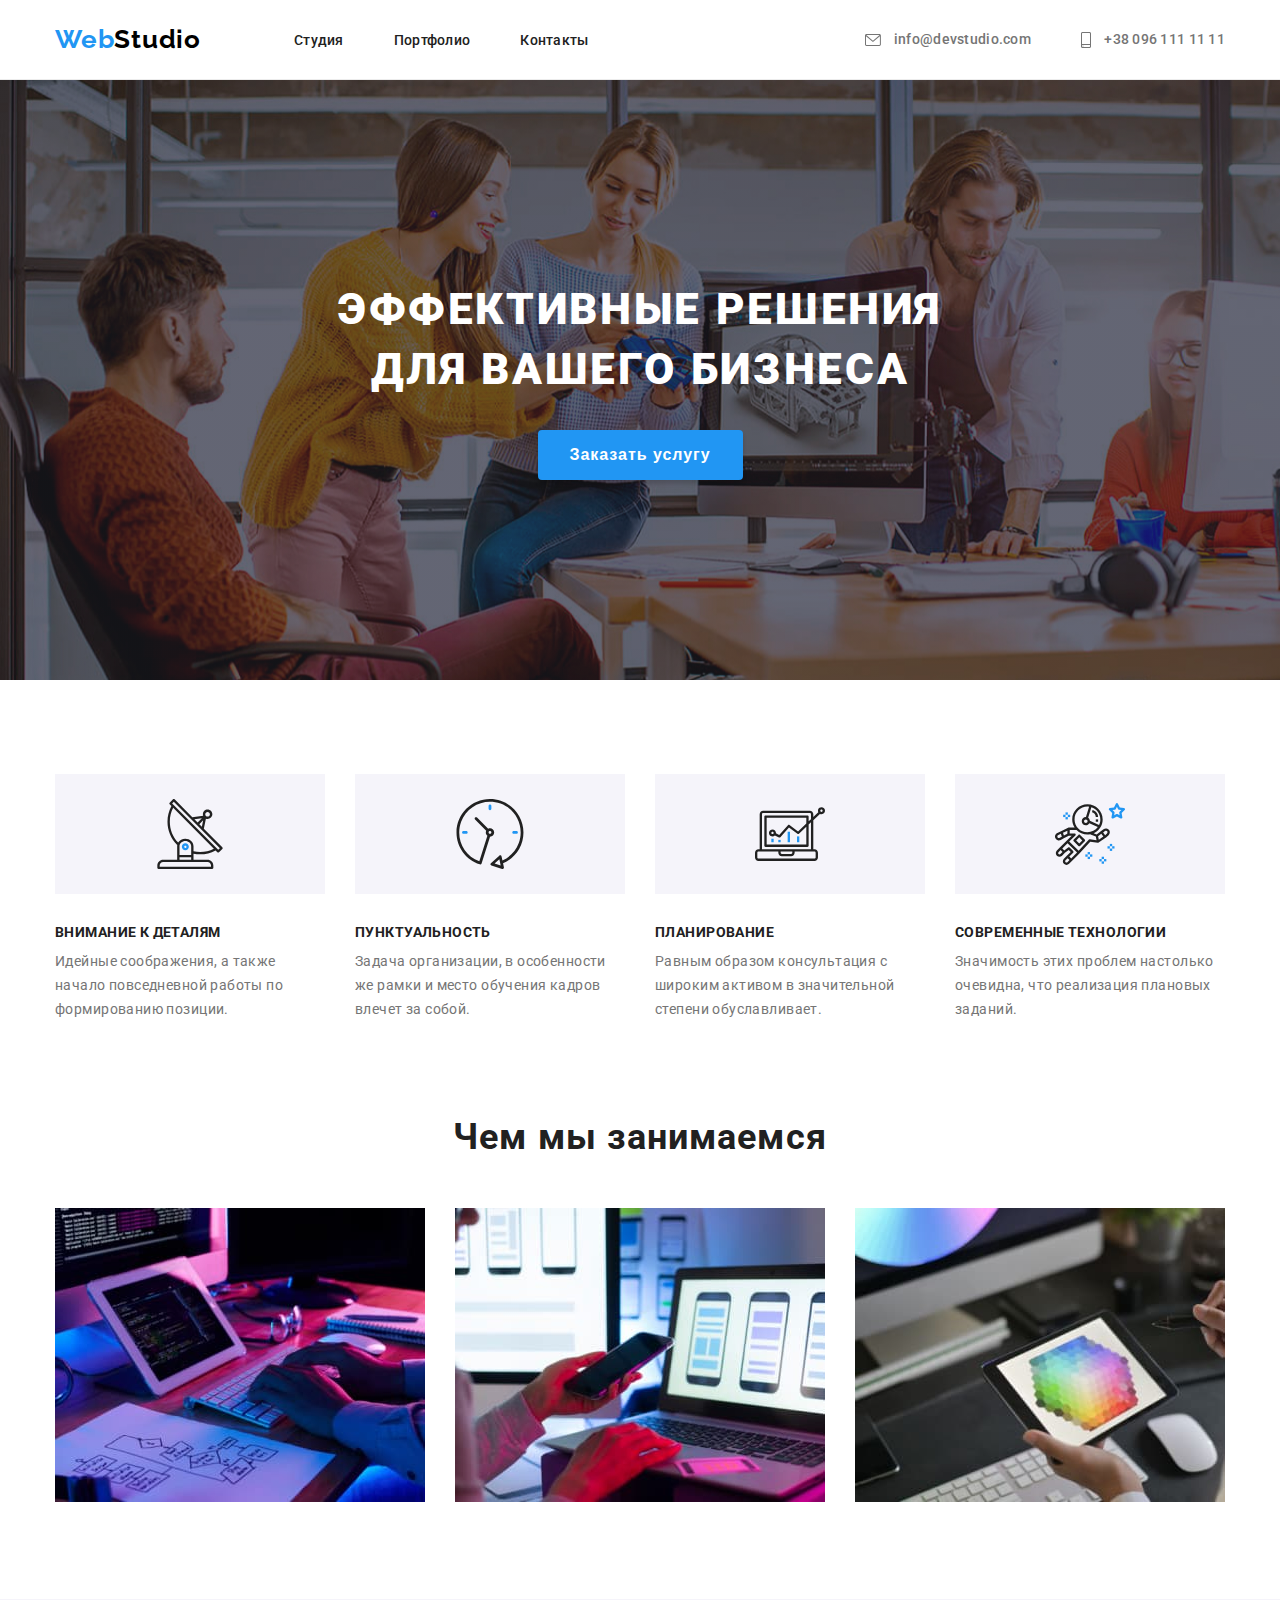
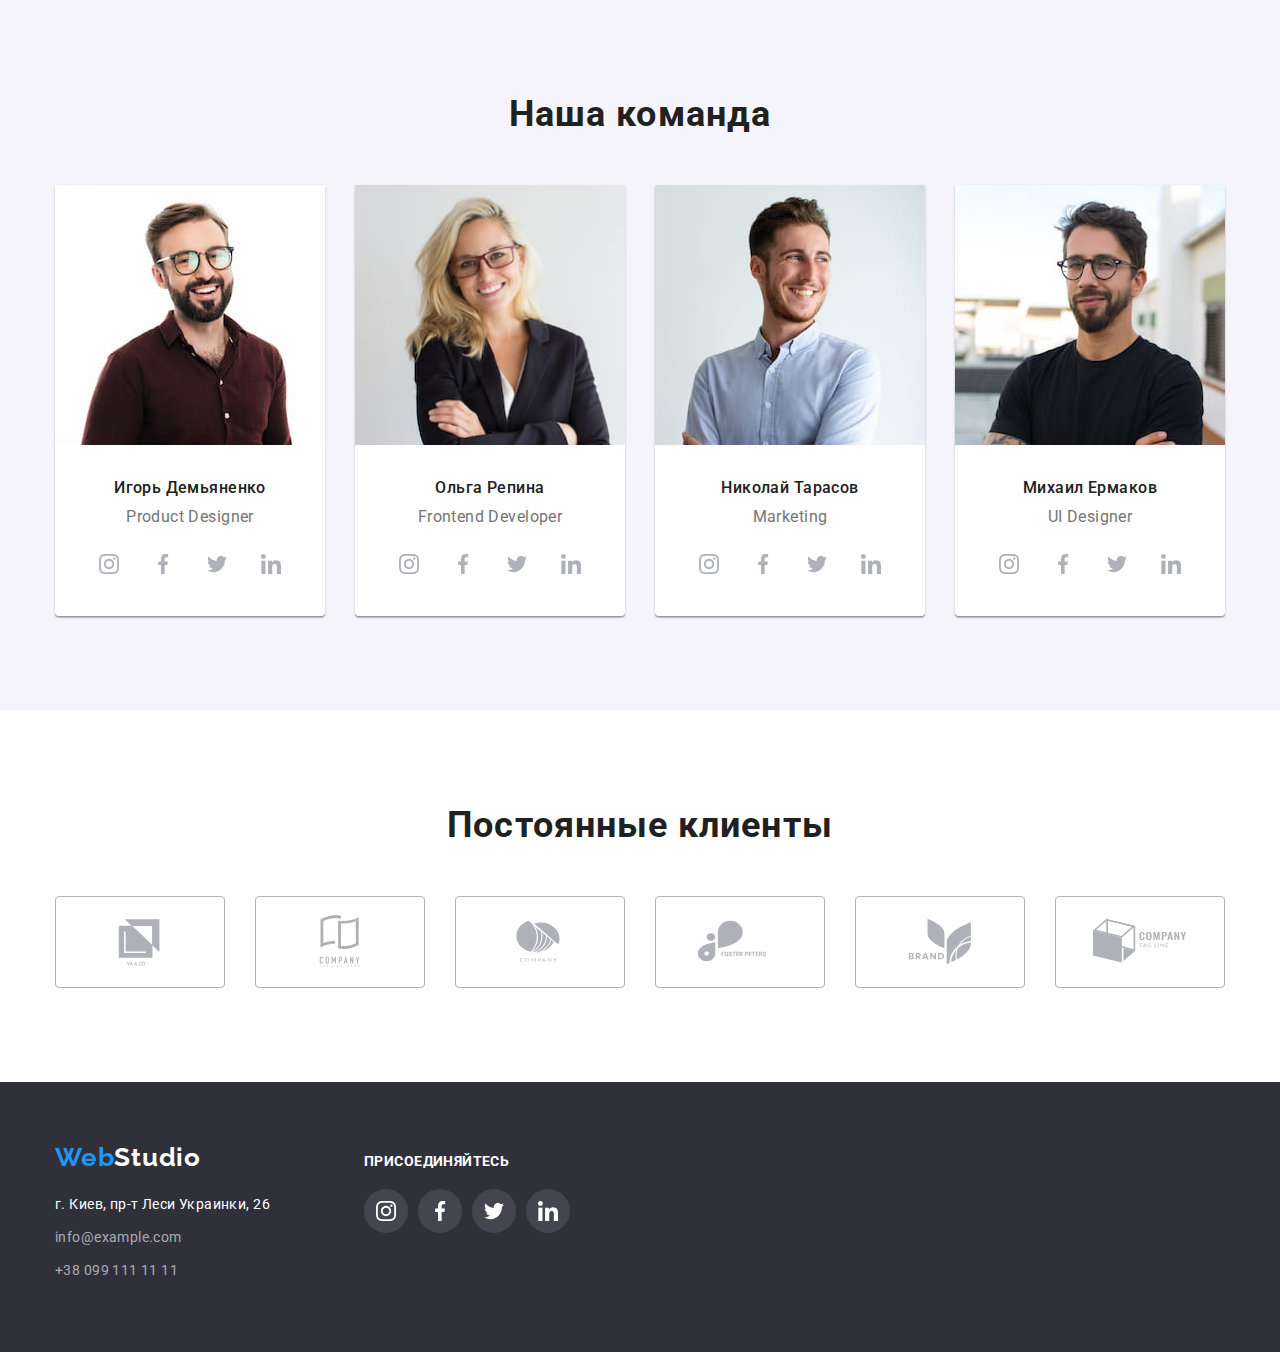
==== index.html @ d88b3b25 "HW5-Start Point" ====
<!DOCTYPE html>
<html lang="ru">
<head>
    <meta charset="UTF-8">
    <meta http-equiv="X-UA-Compatible" content="IE=edge">
    <meta name="viewport" content="width=device-width, initial-scale=1.0">
    <title>WebStudio</title>
        <link rel="preconnect" href="https://fonts.googleapis.com">
        <link rel="preconnect" href="https://fonts.gstatic.com" crossorigin>
        <link href="https://fonts.googleapis.com/css2?family=Raleway:wght@700&family=Roboto:wght@400;500;700;900&display=swap"
            rel="stylesheet">
    <link rel="stylesheet" href="modern-normalize.css">
    <link rel="stylesheet" href="css/styles.css">
</head>
<body>
    <header class="header">
        <div class="container">
        <nav class="navigation">
            <a href="index.html" lang="en" class="logo">Web<span class="logo-special">Studio</span></a>
                <ul class="links">
                    <li class="links-item"><a href="index.html" class="nav-link">Студия</a></li>
                    <li class="links-item"><a href="portfolio.html" class="nav-link">Портфолио</a></li>
                    <li class="links-item"><a href="#" class="nav-link">Контакты</a></li>
                </ul>
            </nav>
            <ul class="contacts">
                <li class="contacts-item"><a href="mailto:info@devstudio.com" class="contacts-link">
                    <svg width="16" height="12" class="icon">
                        <use href="./img-decor/sprite.svg#icon-envelope"></use>
                    </svg>
                    info@devstudio.com</a></li>
                <li class="contacts-item"><a href="tel:+380961111111" class="contacts-link">
                    <svg width="10" height="16" class="icon">
                        <use href="./img-decor/sprite.svg#icon-smartphone"></use>
                    </svg>
                    +38 096 111 11 11</a></li>
            </ul> 
        </div>
    </header>
    <main>
        <section class="hero">
            <h1 class="hero-title">Эффективные решения для вашего бизнеса</h1>
            <button type="button" class="hero-btn">Заказать услугу</button>
        </section>
        <section class="section section-modified">
            <h2 class="hidden">Наши преимущества</h2>
            <div class="container">
               <ul class="pref">
                    <li class="pref-item">
                        <div class="icon-wrapper">
                            <svg width="70" height="70" class="pref-icon">
                                <use href="./img-decor/sprite.svg#icon-antenna"></use>
                            </svg>
                        </div>
                        <h3 class="pref-name">Внимание к деталям</h3>
                        <p class="pref-descript">Идейные соображения, а также начало повседневной работы по формированию позиции.</p>
                    </li>
                    <li class="pref-item">
                        <div class="icon-wrapper">
                            <svg width="70" height="70" class="pref-icon">
                                <use href="./img-decor/sprite.svg#icon-clock"></use>
                            </svg>
                        </div>
                        <h3 class="pref-name">Пунктуальность</h3>
                        <p class="pref-descript">Задача организации, в особенности же рамки и место обучения кадров влечет за собой.</p>
                    </li>
                    <li class="pref-item">
                        <div class="icon-wrapper">
                            <svg width="70" height="70" class="pref-icon">
                                <use href="./img-decor/sprite.svg#icon-diagram"></use>
                            </svg>
                        </div>
                        <h3 class="pref-name">Планирование</h3>
                        <p class="pref-descript">Равным образом консультация с широким активом в значительной степени обуславливает.</p>
                    </li>
                    <li class="pref-item">
                        <div class="icon-wrapper">
                            <svg width="70" height="70" class="pref-icon">
                                <use href="./img-decor/sprite.svg#icon-astronaut"></use>
                            </svg>
                        </div>
                        <h3 class="pref-name">Современные технологии</h3>
                        <p class="pref-descript">Значимость этих проблем настолько очевидна, что реализация плановых заданий.</p>
                    </li>
                </ul> 
            </div>
        </section>
        <section class="section">
            <h2 class="sect-title">Чем мы занимаемся</h2>
            <div class="container">
                <ul class="works">
                    <li><img src="images/example-one.jpg" alt="пример работы" width="370" class="examples"></li>
                    <li><img src="images/example-two.jpg" alt="пример работы" width="370" class="examples"></li>
                    <li><img src="images/example-three.jpg" alt="пример работы" width="370" class="examples"></li>
                </ul> 
            </div>
        </section>
        <section class="section special-bgc">
            <h2 class="sect-title">Наша команда</h2>
            <div class="container">
                <ul class="team">
                    <li class="team-item">
                        <img src="images/igor-demianenko-1.jpg" alt="фото сотрудника" width="270" class="team-photo">
                        <div class="team-subscribe">
                            <h3 class="team-name">Игорь Демьяненко</h3>
                            <p lang="en" class="team-position">Product Designer</p>
                            <ul class="social-links">
                                <li>
                                    <a href="#" class="social-list-link">
                                        <svg width="20" height="20" class="social-link-item">
                                            <use href="./img-decor/sprite.svg#icon-instagram"></use>
                                        </svg>
                                    </a>
                                </li>
                                <li>
                                    <a href="#" class="social-list-link">
                                        <svg width="20" height="20" class="social-link-item">
                                            <use href="./img-decor/sprite.svg#icon-facebook"></use>
                                        </svg>
                                    </a>
                                </li>
                                <li>
                                    <a href="#" class="social-list-link">
                                        <svg width="20" height="20" class="social-link-item">
                                            <use href="./img-decor/sprite.svg#icon-twitter"></use>
                                        </svg>
                                    </a>
                                </li>
                                <li>
                                    <a href="#" class="social-list-link">
                                        <svg width="20" height="20" class="social-link-item">
                                            <use href="./img-decor/sprite.svg#icon-linkedin"></use>
                                        </svg>
                                    </a>
                                </li>
                            </ul>                                
                        </div>
                    </li>
                    <li class="team-item">
                        <img src="images/olga-repina-1.jpg" alt="фото сотрудника" width="270" class="team-photo">
                        <div class="team-subscribe">
                            <h3 class="team-name">Ольга Репина</h3>
                            <p lang="en" class="team-position">Frontend Developer</p>
                            <ul class="social-links">
                                <li>
                                    <a href="#" class="social-list-link">
                                        <svg width="20" height="20" class="social-link-item">
                                            <use href="./img-decor/sprite.svg#icon-instagram"></use>
                                        </svg>
                                    </a>
                                </li>
                                <li>
                                    <a href="#" class="social-list-link">
                                        <svg width="20" height="20" class="social-link-item">
                                            <use href="./img-decor/sprite.svg#icon-facebook"></use>
                                        </svg>
                                    </a>
                                </li>
                                <li>
                                    <a href="#" class="social-list-link">
                                        <svg width="20" height="20" class="social-link-item">
                                            <use href="./img-decor/sprite.svg#icon-twitter"></use>
                                        </svg>
                                    </a>
                                </li>
                                <li>
                                    <a href="#" class="social-list-link">
                                        <svg width="20" height="20" class="social-link-item">
                                            <use href="./img-decor/sprite.svg#icon-linkedin"></use>
                                        </svg>
                                    </a>
                                </li>
                            </ul>
                        </div>
                    </li>
                    <li class="team-item">
                        <img src="images/nikolai-tarasov-1.jpg" alt="фото сотрудника" width="270" class="team-photo">
                        <div class="team-subscribe">
                            <h3 class="team-name">Николай Тарасов</h3>
                            <p lang="en" class="team-position">Marketing</p>
                            <ul class="social-links">
                                <li>
                                    <a href="#" class="social-list-link">
                                        <svg width="20" height="20" class="social-link-item">
                                            <use href="./img-decor/sprite.svg#icon-instagram"></use>
                                        </svg>
                                    </a>
                                </li>
                                <li>
                                    <a href="#" class="social-list-link">
                                        <svg width="20" height="20" class="social-link-item">
                                            <use href="./img-decor/sprite.svg#icon-facebook"></use>
                                        </svg>
                                    </a>
                                </li>
                                <li>
                                    <a href="#" class="social-list-link">
                                        <svg width="20" height="20" class="social-link-item">
                                            <use href="./img-decor/sprite.svg#icon-twitter"></use>
                                        </svg>
                                    </a>
                                </li>
                                <li>
                                    <a href="#" class="social-list-link">
                                        <svg width="20" height="20" class="social-link-item">
                                            <use href="./img-decor/sprite.svg#icon-linkedin"></use>
                                        </svg>
                                    </a>
                                </li>
                            </ul>
                        </div>
                    </li>
                    <li class="team-item">
                        <img src="images/michael-iermakov-1.jpg" alt="фото сотрудника" width="270" class="team-photo">
                        <div class="team-subscribe">
                            <h3 class="team-name">Михаил Ермаков</h3>
                            <p lang="en" class="team-position">UI Designer</p>
                            <ul class="social-links">
                                <li>
                                    <a href="#" class="social-list-link">
                                        <svg width="20" height="20" class="social-link-item">
                                            <use href="./img-decor/sprite.svg#icon-instagram"></use>
                                        </svg>
                                    </a>
                                </li>
                                <li>
                                    <a href="#" class="social-list-link">
                                        <svg width="20" height="20" class="social-link-item">
                                            <use href="./img-decor/sprite.svg#icon-facebook"></use>
                                        </svg>
                                    </a>
                                </li>
                                <li>
                                    <a href="#" class="social-list-link">
                                        <svg width="20" height="20" class="social-link-item">
                                            <use href="./img-decor/sprite.svg#icon-twitter"></use>
                                        </svg>
                                    </a>
                                </li>
                                <li>
                                    <a href="#" class="social-list-link">
                                        <svg width="20" height="20" class="social-link-item">
                                            <use href="./img-decor/sprite.svg#icon-linkedin"></use>
                                        </svg>
                                    </a>
                                </li>
                            </ul>
                        </div>
                    </li>
                </ul>    
            </div>
        </section>
        <section class="section">
            <h2 class="sect-title">Постоянные клиенты</h2>
            <div class="container">
                <ul class="customers">
                    <li class="customer-list">
                        <a href="#" class="customer-link">
                            <svg width="106" height="60" class="customer-item">
                                <use href="./img-decor/sprite.svg#icon-client1"></use>
                            </svg>
                        </a>
                    </li>
                    <li class="customer-list">
                        <a href="#" class="customer-link">
                            <svg width="106" height="60" class="customer-item">
                                <use href="./img-decor/sprite.svg#icon-client2"></use>
                            </svg>
                        </a>
                    </li>
                    <li class="customer-list">
                        <a href="#" class="customer-link">
                            <svg width="106" height="60" class="customer-item">
                                <use href="./img-decor/sprite.svg#icon-client3"></use>
                            </svg>
                        </a>
                    </li>
                    <li class="customer-list">
                        <a href="#" class="customer-link">
                            <svg width="106" height="60" class="customer-item">
                                <use href="./img-decor/sprite.svg#icon-client4"></use>
                            </svg>
                        </a>
                    </li>
                    <li class="customer-list">
                        <a href="#" class="customer-link">
                            <svg width="106" height="60" class="customer-item">
                                <use href="./img-decor/sprite.svg#icon-client5"></use>
                            </svg>
                        </a>
                    </li>
                    <li class="customer-list">
                        <a href="#" class="customer-link">
                            <svg width="106" height="60" class="customer-item">
                                <use href="./img-decor/sprite.svg#icon-client6"></use>
                            </svg>
                        </a>
                    </li>
                </ul>
            </div>
        </section>
    </main>
    <footer class="footer">
        <div class="container footer-flex">
            <div class="contact-us">
                <a href="index.html" class="logo">Web<span class="logo-white">Studio</span></a>
                <ul class="address">
                    <li class="address-item"><address class="street"><a href="#" class="street-link">г. Киев, пр-т Леси Украинки, 26</a></address></li>
                    <li class="address-item"><a href="mailto:info@example.com" class="address-link">info@example.com</a></li>
                    <li class="address-item"><a href="tel:+380991111111" class="address-link">+38 099 111 11 11</a></li>
                </ul>
            </div>
            <div class="join-us">
                <h2 class="join-header">присоединяйтесь</h2>
                <ul class="footer-social-links">
                    <li>
                        <a href="#" class="footer-social-list-link">
                            <svg width="20" height="20" class="footer-social-link-item">
                                <use href="./img-decor/sprite.svg#icon-instagram"></use>
                            </svg>
                        </a>
                    </li>
                    <li>
                        <a href="#" class="footer-social-list-link">
                            <svg width="20" height="20" class="footer-social-link-item">
                                <use href="./img-decor/sprite.svg#icon-facebook"></use>
                            </svg>
                        </a>
                    </li>
                    <li>
                        <a href="#" class="footer-social-list-link">
                            <svg width="20" height="20" class="footer-social-link-item">
                                <use href="./img-decor/sprite.svg#icon-twitter"></use>
                            </svg>
                        </a>
                    </li>
                    <li>
                        <a href="#" class="footer-social-list-link">
                            <svg width="20" height="20" class="footer-social-link-item">
                                <use href="./img-decor/sprite.svg#icon-linkedin"></use>
                            </svg>
                        </a>
                    </li>
                </ul>
            </div>
        </div>
        
    </footer>
</body>
</html>
---- css/styles.css ----
/* reset */
*,
*::after,
*::before {
  padding: 0;
  margin: 0;
  box-sizing: border-box;
}
a {
  text-decoration: none;
}
ul li {
  list-style: none;
}
button {
  cursor: pointer;
  border: none;
}
/* general */
:root {
  --main-color: #212121;
  --second-color: #757575;
  --white-color: #ffffff;
  --accent-color: #2196f3;
}
body {
  font-size: 14px;
  font-weight: 400;
  font-style: normal;
  font-family: "Roboto", sans-serif;
}
.section {
  padding: 94px 0;
}
.container {
  width: 1200px;
  padding: 0 15px;
  margin: 0 auto;
}

/* details */
.header {
  border-bottom: 1px solid #ececec;
}
.header .container {
  display: flex;
  justify-content: space-between;
}
.navigation,
.links,
.contacts {
  display: flex;
}
.logo {
  font-family: "Raleway", sans-serif;
  font-style: normal;
  font-weight: bold;
  font-size: 26px;
  line-height: calc(31 / 26);
  letter-spacing: 0.03em;
  color: #2196f3;
  margin-right: 93px;
}
.logo-special {
  color: #000000;
}
.links-item:not(:last-child) {
  margin-right: 50px;
}
.contacts-item + .contacts-item {
  margin-left: 50px;
}
.nav-link,
.contacts-link {
  padding: 31px 0;
  display: block;
  font-weight: 500;
  line-height: 16px;
  letter-spacing: 0.02em;
  color: var(--main-color);
}
.contacts-link {
  color: var(--second-color);
}
.icon {
  fill: var(--second-color);
  margin-right: 10px;
  vertical-align: middle;
}
.nav-link:hover .icon,
.contacts-link:hover .icon,
.nav-link:focus .icon,
.contacts-link:focus .icon,
.nav-link:hover,
.contacts-link:hover,
.nav-link:focus,
.contacts-link:focus {
  color: var(--accent-color);
  fill: var(--accent-color);
}
.navigation {
  align-items: center;
}
.hero {
  padding: 200px 0px;
  background-image: linear-gradient(
      rgba(47, 48, 58, 0.4),
      rgba(47, 48, 58, 0.4)
    ),
    url(../img-decor/hero-cover.jpg);
  background-color: #2f303a;
  text-align: center;
}
.hero-title {
  font-weight: 900;
  font-size: 44px;
  line-height: 136%;
  letter-spacing: 0.06em;
  text-transform: uppercase;
  color: var(--white-color);
  max-width: 696px;
  margin: 0 auto;
  margin-bottom: 30px;
}
.hero-btn {
  padding: 10px 32px;
  background-color: var(--accent-color);
  box-shadow: 0px 4px 4px rgba(0, 0, 0, 0.15);
  border-radius: 4px;
  font-weight: bold;
  font-size: 16px;
  line-height: 187%;
  display: flex;
  align-items: center;
  letter-spacing: 0.06em;
  color: var(--white-color);
  margin: 0 auto;
}
.hero-btn:focus,
.hero-btn:hover {
  background-color: #188ce8;
}
.hidden {
  width: 1px;
  height: 1px;
  overflow: hidden;
  opacity: 0;
  margin-top: -1px;
}
.pref {
  display: flex;
  margin-right: -30px;
}
.pref-item {
  flex-basis: calc(100% / 4 - 30px);
  margin-right: 30px;
}

.icon-wrapper {
  display: flex;
  align-items: center;
  justify-content: center;
  width: 270 px;
  height: 120px;
  background-color: #f5f4fa;
  margin-bottom: 30px;
}
.pref-name {
  font-weight: bold;
  font-size: 14px;
  line-height: 16px;
  letter-spacing: 0.03em;
  text-transform: uppercase;
  padding-bottom: 10px;
  color: var(--main-color);
}
.pref-descript {
  line-height: 171%;
  letter-spacing: 0.03em;
  color: var(--second-color);
}
.section-modified {
  padding-bottom: 0;
}
.sect-title {
  font-weight: bold;
  font-size: 36px;
  line-height: 42px;
  text-align: center;
  letter-spacing: 0.03em;
  color: var(--main-color);
  padding-bottom: 50px;
}
.works {
  display: flex;
  margin-right: -30px;
}
.examples {
  flex-basis: calc(100% / 3 - 30px);
  margin-right: 30px;
}
.special-bgc {
  background-color: #f5f4fa;
}
.team {
  display: flex;
  margin-right: -30px;
}
.team-item {
  background-color: #ffffff;
  flex-basis: calc(100% / 4 - 30px);
  margin-right: 30px;
  box-shadow: 0px 1px 3px rgba(0, 0, 0, 0.12), 0px 1px 1px rgba(0, 0, 0, 0.14),
    0px 2px 1px rgba(0, 0, 0, 0.2);
  border-radius: 0px 0px 4px 4px;
}

.team-subscribe {
  text-align: center;
  letter-spacing: 0.03em;
  padding-top: 30px;
  padding-bottom: 30px;
}
.team-name {
  font-weight: 500;
  font-size: 16px;
  line-height: 19px;
  color: var(--main-color);
  padding-bottom: 10px;
}
.team-position {
  font-size: 16px;
  line-height: 19px;
  color: var(--second-color);
  margin-bottom: 16px;
}
.social-links {
  display: flex;
  justify-content: center;
  margin-right: -10px;
}
.social-links > li {
  margin-right: 10px;
}
.social-list-link {
  display: flex;
  width: 44px;
  height: 44px;
  border-radius: 50%;
  align-items: center;
  justify-content: center;
}

.social-link-item {
  fill: #afb1b8;
}
.social-list-link:hover,
.social-list-link:focus {
  background-color: var(--accent-color);
}
.social-list-link:hover .social-link-item,
.social-list-link:focus .social-link-item {
  fill: var(--white-color);
}

.customers {
  display: flex;
  justify-content: space-between;
}
.customer-list {
  width: 170px;
  height: 92px;
  align-items: center;
  justify-content: center;
}
.customer-link {
  border: 1px solid #afb1b8;
  border-radius: 4px;
  display: flex;
  width: 170px;
  height: 92px;
  justify-content: center;
  align-items: center;
}
.customer-item {
  fill: #afb1b8;
}
.customer-link:hover,
.customer-link:focus {
  border: 1px solid var(--accent-color);
  border-radius: 4px;
}
.customer-link:hover .customer-item,
.customer-link:focus .customer-item {
  fill: var(--accent-color);
}
.footer {
  background-color: #2f303a;
  padding: 60px 0;
}
.logo-white {
  color: var(--white-color);
}
.address {
  padding-top: 20px;
}
.address-item {
  line-height: 171%;
  letter-spacing: 0.03em;
  padding-bottom: 9px;
}
.street {
  font-style: normal;
}
.street-link {
  color: var(--white-color);
}
.address-link {
  color: rgba(255, 255, 255, 0.6);
}
.address-link:focus,
.address-link:hover {
  color: var(--accent-color);
}
.footer-flex {
  display: flex;
  align-items: baseline;
}
.contact-us {
  margin-right: 70px;
}

.join-header {
  color: var(--white-color);
  font-weight: bold;
  font-size: 14px;
  line-height: 16px;
  letter-spacing: 0.03em;
  text-transform: uppercase;
  margin-bottom: 20px;
}

.footer-social-links {
  display: flex;
  justify-content: center;
  margin-right: -10px;
}
.footer-social-links > li {
  margin-right: 10px;
}
.footer-social-list-link {
  display: flex;
  width: 44px;
  height: 44px;
  border-radius: 50%;
  align-items: center;
  justify-content: center;
  background-color: rgba(255, 255, 255, 0.1);
}

.footer-social-link-item {
  fill: var(--white-color);
}
.footer-social-list-link:hover,
.footer-social-list-link:focus {
  background-color: var(--accent-color);
}

/* Portfolio style */
.filter {
  display: flex;
  justify-content: center;
  margin: 0 -8px 34px 0;
  padding-bottom: 16px;
}
.filter-item {
  flex-basis: calc(100% / 5 - 8px);
  margin-right: 8px;
  font-weight: 500;
  font-size: 16px;
  line-height: 162%;
  text-align: center;
  letter-spacing: 0.03em;
  padding: 6px 22px;
  background: #f5f4fa;
  border-radius: 4px;
}
.filter-item:hover,
.filter-item:focus {
  background-color: var(--accent-color);
  color: var(--white-color);
  box-shadow: 0px 3px 1px rgba(0, 0, 0, 0.1), 0px 1px 2px rgba(0, 0, 0, 0.08),
    0px 2px 2px rgba(0, 0, 0, 0.12);
}
.projects {
  display: flex;
  flex-wrap: wrap;
  margin-left: -30px;
  margin-top: -30px;
  padding: 0;

  /* display: grid;
  grid-template-columns: repeat(3, 1fr);
  grid-template-rows: repeat (3, 1fr);
  grid-column-gap: 30px;
  grid-row-gap: 30px; */
}
.projects-list:focus,
.projects-list:hover {
  box-shadow: 0px 1px 1px rgba(0, 0, 0, 0.12), 0px 4px 4px rgba(0, 0, 0, 0.06),
    1px 4px 6px rgba(0, 0, 0, 0.16);
}

.projects-list {
  margin-left: 30px;
  margin-top: 30px;
  flex-basis: calc((100% - 90px) / 3);
  /* border: 1px solid #eeeeee; */
  width: 370px;
}
.project-subscribe {
  margin-top: -4px;
  border: 1px solid #eeeeee;
  border-top: none;
  padding: 20px 24px;
}
.project-name {
  font-weight: bold;
  font-size: 18px;
  line-height: 200%;
  letter-spacing: 0.06em;
  color: var(--main-color);
  padding-bottom: 4px;
}
.project-type {
  font-size: 16px;
  line-height: 187%;
  letter-spacing: 0.03em;
  color: var(--second-color);
}
.project-descript {
  display: none;
}
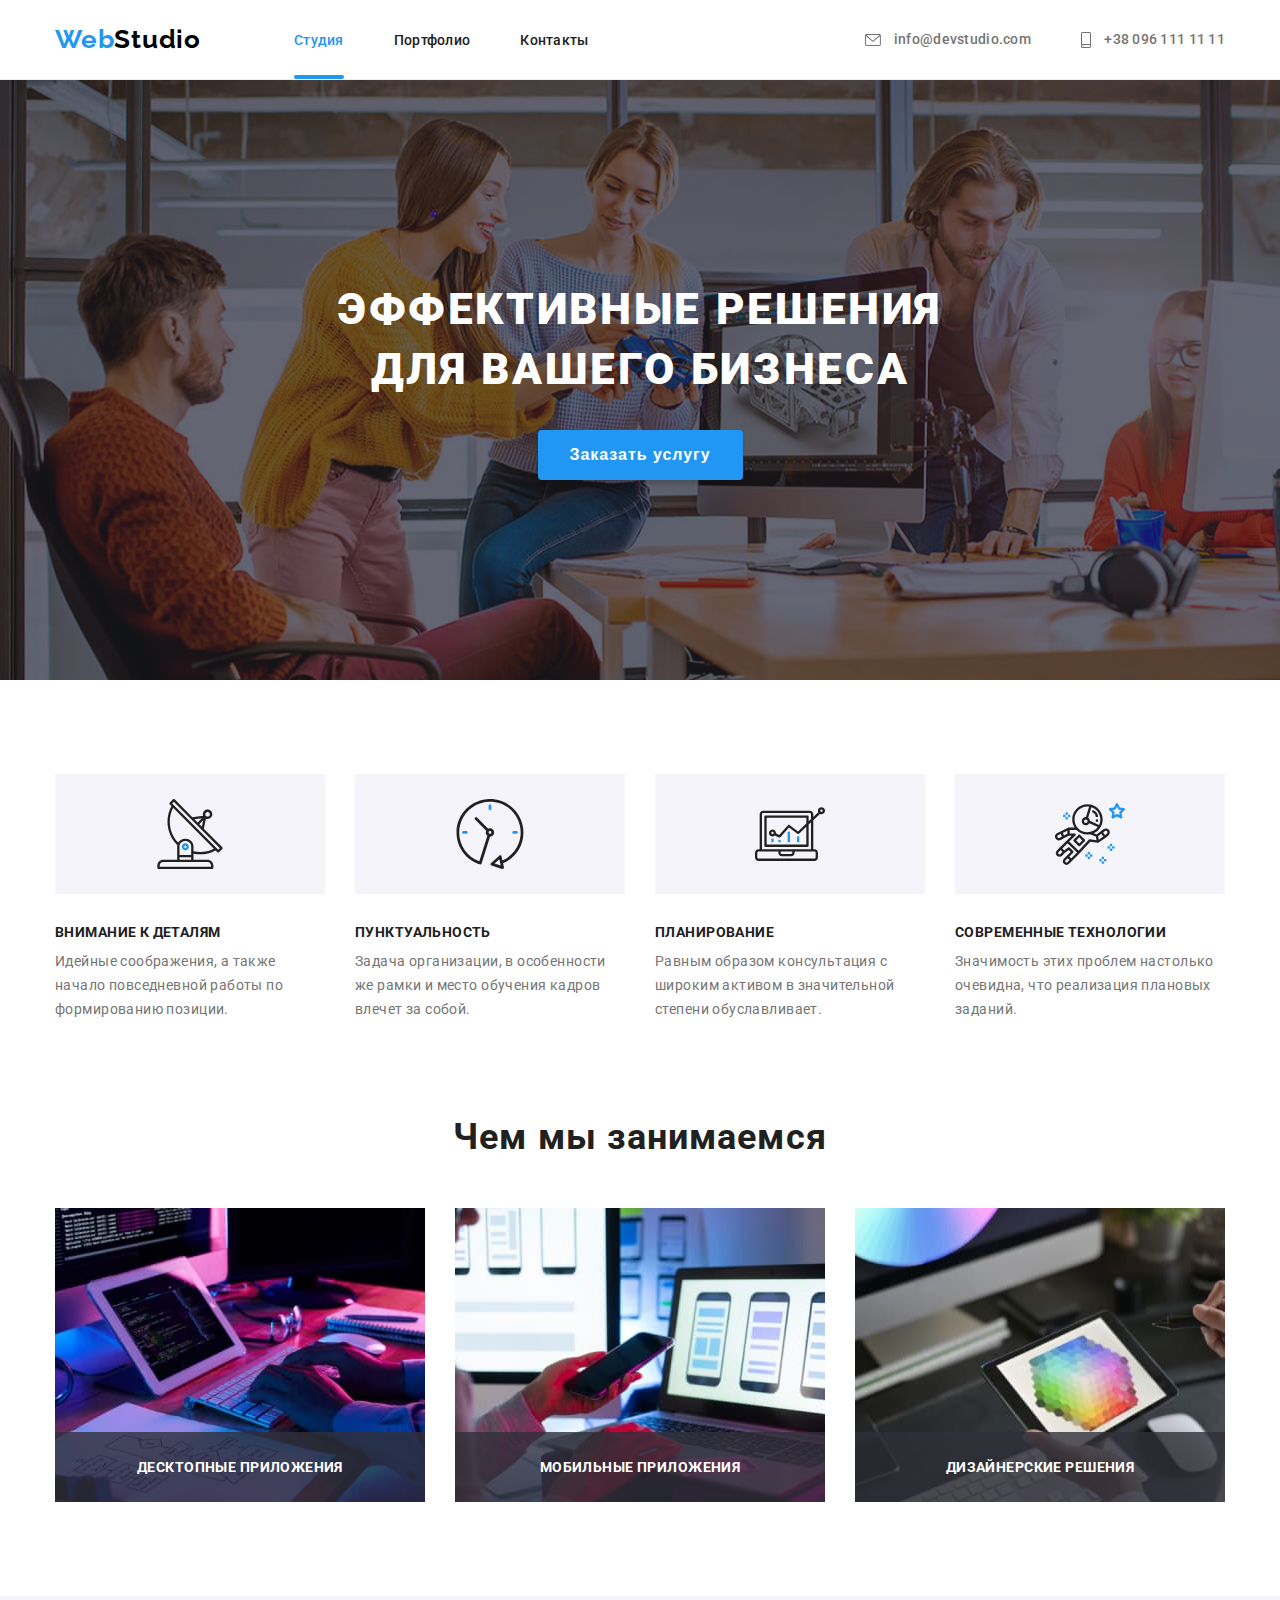
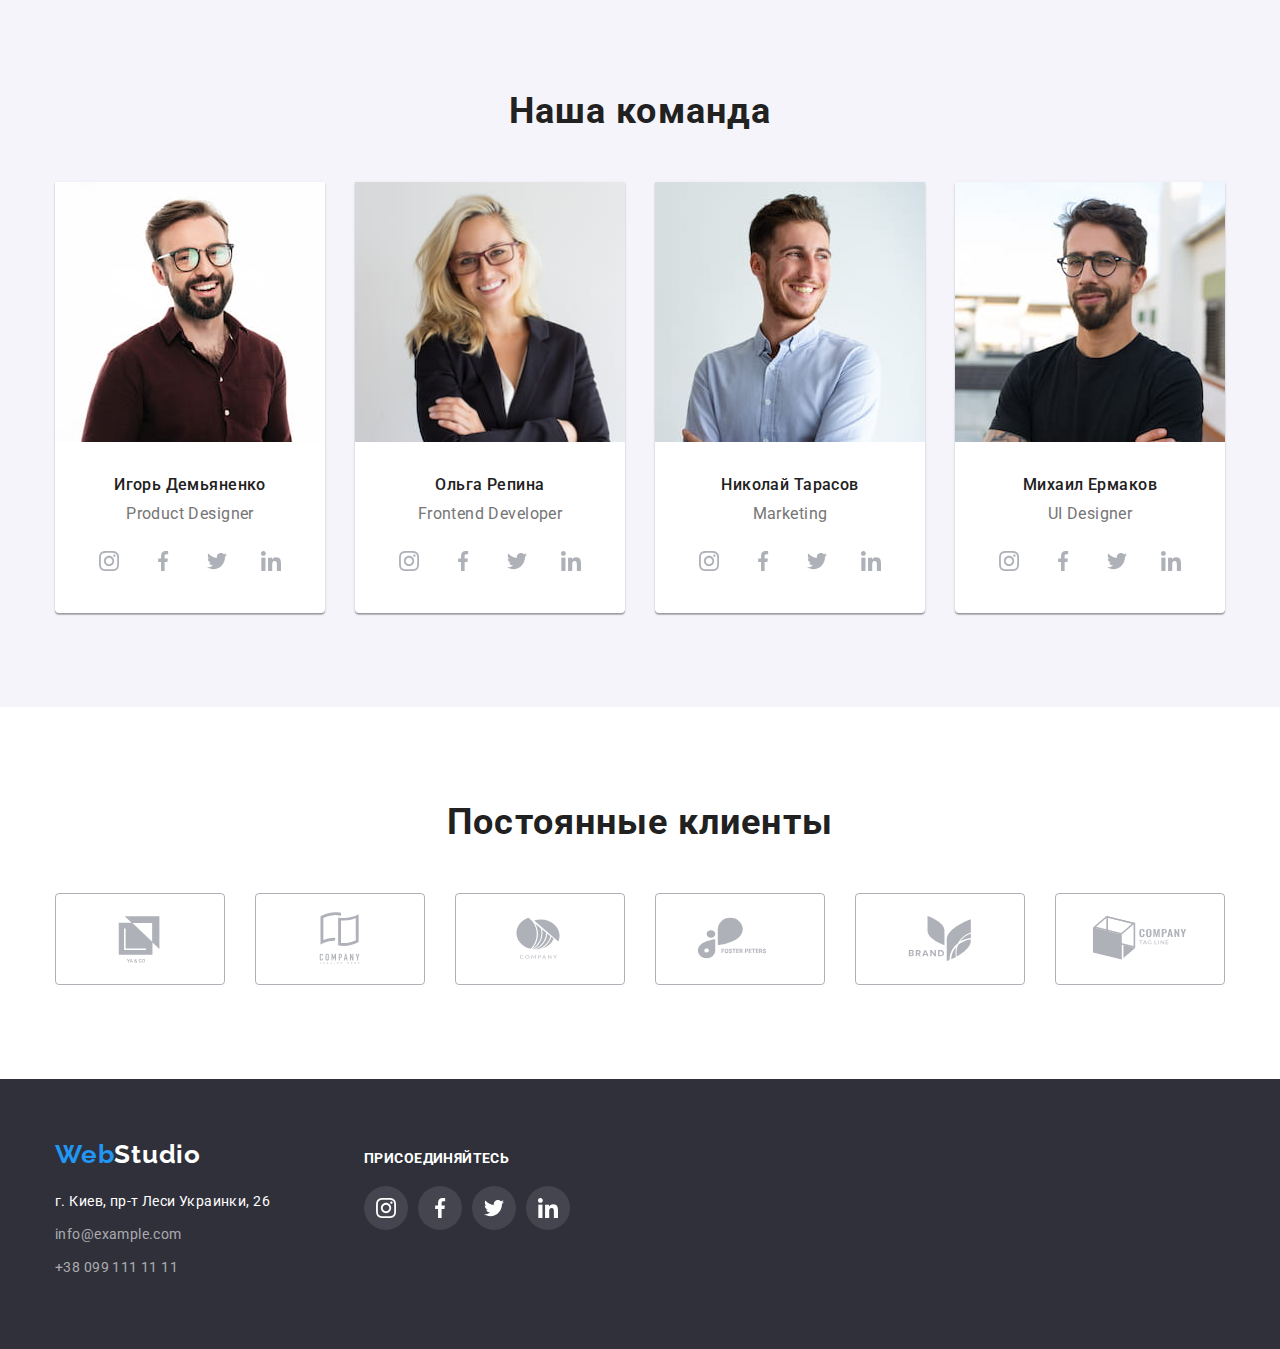
==== commit 32315ad6: "hw5-toCheck" ====
--- a/index.html
+++ b/index.html
@@ -18,9 +18,15 @@
         <nav class="navigation">
             <a href="index.html" lang="en" class="logo">Web<span class="logo-special">Studio</span></a>
                 <ul class="links">
-                    <li class="links-item"><a href="index.html" class="nav-link">Студия</a></li>
-                    <li class="links-item"><a href="portfolio.html" class="nav-link">Портфолио</a></li>
-                    <li class="links-item"><a href="#" class="nav-link">Контакты</a></li>
+                    <li class="links-item">
+                        <a href="index.html" class="nav-link current">Студия</a>
+                    </li>
+                    <li class="links-item">
+                        <a href="portfolio.html" class="nav-link">Портфолио</a>
+                    </li>
+                    <li class="links-item">
+                        <a href="#" class="nav-link">Контакты</a>
+                    </li>
                 </ul>
             </nav>
             <ul class="contacts">
@@ -40,7 +46,7 @@
     <main>
         <section class="hero">
             <h1 class="hero-title">Эффективные решения для вашего бизнеса</h1>
-            <button type="button" class="hero-btn">Заказать услугу</button>
+            <button type="button" class="hero-btn" data-modal-open>Заказать услугу</button>
         </section>
         <section class="section section-modified">
             <h2 class="hidden">Наши преимущества</h2>
@@ -89,9 +95,24 @@
             <h2 class="sect-title">Чем мы занимаемся</h2>
             <div class="container">
                 <ul class="works">
-                    <li><img src="images/example-one.jpg" alt="пример работы" width="370" class="examples"></li>
-                    <li><img src="images/example-two.jpg" alt="пример работы" width="370" class="examples"></li>
-                    <li><img src="images/example-three.jpg" alt="пример работы" width="370" class="examples"></li>
+                    <li>
+                        <div class="work-item">
+                            <img src="images/example-one.jpg" alt="пример работы" width="370" class="examples">
+                            <p class="label">десктопные приложения</p>
+                        </div>
+                    </li>
+                    <li>
+                        <div class="work-item">
+                            <img src="images/example-two.jpg" alt="пример работы" width="370" class="examples">
+                            <p class="label">мобильные приложения</p>
+                        </div>
+                    </li>
+                    <li>
+                        <div class="work-item">
+                            <img src="images/example-three.jpg" alt="пример работы" width="370" class="examples">
+                            <p class="label">дизайнерские решения</p>
+                        </div>
+                    </li>
                 </ul> 
             </div>
         </section>
@@ -346,5 +367,16 @@
         </div>
         
     </footer>
+    <!-- modal window -->
+    <div class="backdrop is-hidden" data-modal>
+        <div class="modal">
+            <button type="button" class="modal-close-button" data-modal-close>
+                <svg width="18" height="18" class="close-icon">
+                    <use href="./img-decor/sprite.svg#close-cross"></use>
+                </svg>
+            </button>
+        </div>
+    </div>
+    <script src="./js/modal.js"></script>
 </body>
 </html>--- a/css/styles.css
+++ b/css/styles.css
@@ -51,6 +51,7 @@
 .contacts {
   display: flex;
 }
+
 .logo {
   font-family: "Raleway", sans-serif;
   font-style: normal;
@@ -78,14 +79,17 @@
   line-height: 16px;
   letter-spacing: 0.02em;
   color: var(--main-color);
+  transition: color 250ms cubic-bezier(0.4, 0, 0.2, 1);
 }
 .contacts-link {
   color: var(--second-color);
+  transition: color 250ms cubic-bezier(0.4, 0, 0.2, 1);
 }
 .icon {
   fill: var(--second-color);
   margin-right: 10px;
   vertical-align: middle;
+  transition: fill 250ms cubic-bezier(0.4, 0, 0.2, 1);
 }
 .nav-link:hover .icon,
 .contacts-link:hover .icon,
@@ -98,6 +102,24 @@
   color: var(--accent-color);
   fill: var(--accent-color);
 }
+.links-item {
+  position: relative;
+}
+.current::after {
+  content: "";
+  position: absolute;
+  left: 0;
+  bottom: 0;
+  display: block;
+  width: 100%;
+  height: 4px;
+  background-color: var(--accent-color);
+  border-radius: 2px;
+}
+.current {
+  color: var(--accent-color);
+}
+
 .navigation {
   align-items: center;
 }
@@ -195,9 +217,29 @@
   display: flex;
   margin-right: -30px;
 }
+.work-item {
+  position: relative;
+  height: 294px;
+}
 .examples {
   flex-basis: calc(100% / 3 - 30px);
   margin-right: 30px;
+}
+.label {
+  position: absolute;
+  left: 0;
+  bottom: 0;
+  width: 370px;
+  background-color: rgba(47, 48, 58, 0.8);
+  font-weight: 700;
+  line-height: 16px;
+  text-align: center;
+  letter-spacing: 0.03em;
+  text-transform: uppercase;
+  color: var(--white-color);
+  text-align: center;
+  padding-top: 27px;
+  padding-bottom: 27px;
 }
 .special-bgc {
   background-color: #f5f4fa;
@@ -249,10 +291,12 @@
   border-radius: 50%;
   align-items: center;
   justify-content: center;
+  transition: background-color 250ms cubic-bezier(0.4, 0, 0.2, 1);
 }
 
 .social-link-item {
   fill: #afb1b8;
+  transition: fill 250ms cubic-bezier(0.4, 0, 0.2, 1);
 }
 .social-list-link:hover,
 .social-list-link:focus {
@@ -281,9 +325,11 @@
   height: 92px;
   justify-content: center;
   align-items: center;
+  transition: border 250ms cubic-bezier(0.4, 0, 0.2, 1);
 }
 .customer-item {
   fill: #afb1b8;
+  transition: fill 250ms cubic-bezier(0.4, 0, 0.2, 1);
 }
 .customer-link:hover,
 .customer-link:focus {
@@ -317,6 +363,7 @@
 }
 .address-link {
   color: rgba(255, 255, 255, 0.6);
+  transition: color 250ms cubic-bezier(0.4, 0, 0.2, 1);
 }
 .address-link:focus,
 .address-link:hover {
@@ -356,6 +403,7 @@
   align-items: center;
   justify-content: center;
   background-color: rgba(255, 255, 255, 0.1);
+  transition: background-color 250ms cubic-bezier(0.4, 0, 0.2, 1);
 }
 
 .footer-social-link-item {
@@ -384,6 +432,8 @@
   padding: 6px 22px;
   background: #f5f4fa;
   border-radius: 4px;
+  transition: color 250ms cubic-bezier(0.4, 0, 0.2, 1),
+    background-color 250ms cubic-bezier(0.4, 0, 0.2, 1);
 }
 .filter-item:hover,
 .filter-item:focus {
@@ -415,11 +465,10 @@
   margin-left: 30px;
   margin-top: 30px;
   flex-basis: calc((100% - 90px) / 3);
-  /* border: 1px solid #eeeeee; */
   width: 370px;
+  transition: box-shadow 250ms cubic-bezier(0.4, 0, 0.2, 1);
 }
 .project-subscribe {
-  margin-top: -4px;
   border: 1px solid #eeeeee;
   border-top: none;
   padding: 20px 24px;
@@ -441,3 +490,64 @@
 .project-descript {
   display: none;
 }
+.project-card-item {
+  position: relative;
+  overflow: hidden;
+}
+.overlay {
+  position: absolute;
+  top: 0;
+  left: 0;
+  height: 100%;
+  width: 100%;
+  font-size: 18px;
+  line-height: 156%;
+  letter-spacing: 0.03em;
+  color: var(--white-color);
+  background-color: rgba(33, 150, 243, 0.9);
+  padding: 63px 24px;
+  transform: translateY(100%);
+  transition: transform 250ms cubic-bezier(0.4, 0, 0.2, 1);
+}
+.project-card:focus .overlay,
+.project-card:hover .overlay {
+  transform: translateY(0%);
+}
+.backdrop {
+  position: fixed;
+  top: 0;
+  left: 0;
+  height: 100vh;
+  width: 100vw;
+  background-color: rgba(0, 0, 0, 0.2);
+}
+.backdrop.is-hidden {
+  opacity: 0;
+  visibility: hidden;
+  pointer-events: none;
+}
+.modal {
+  height: 580px;
+  width: 530px;
+  position: absolute;
+  background-color: var(--white-color);
+  border-radius: 4px;
+  transform: translate(-50%, -50%);
+  left: 50%;
+  top: 50%;
+}
+.modal-close-button {
+  position: absolute;
+  top: 8px;
+  right: 8px;
+  display: flex;
+  justify-content: center;
+  align-items: center;
+  width: 30px;
+  height: 30px;
+  border-radius: 50%;
+  border: 1px solid rgba(0, 0, 0, 0.1);
+  background-color: transparent;
+  padding: 0;
+  cursor: pointer;
+}
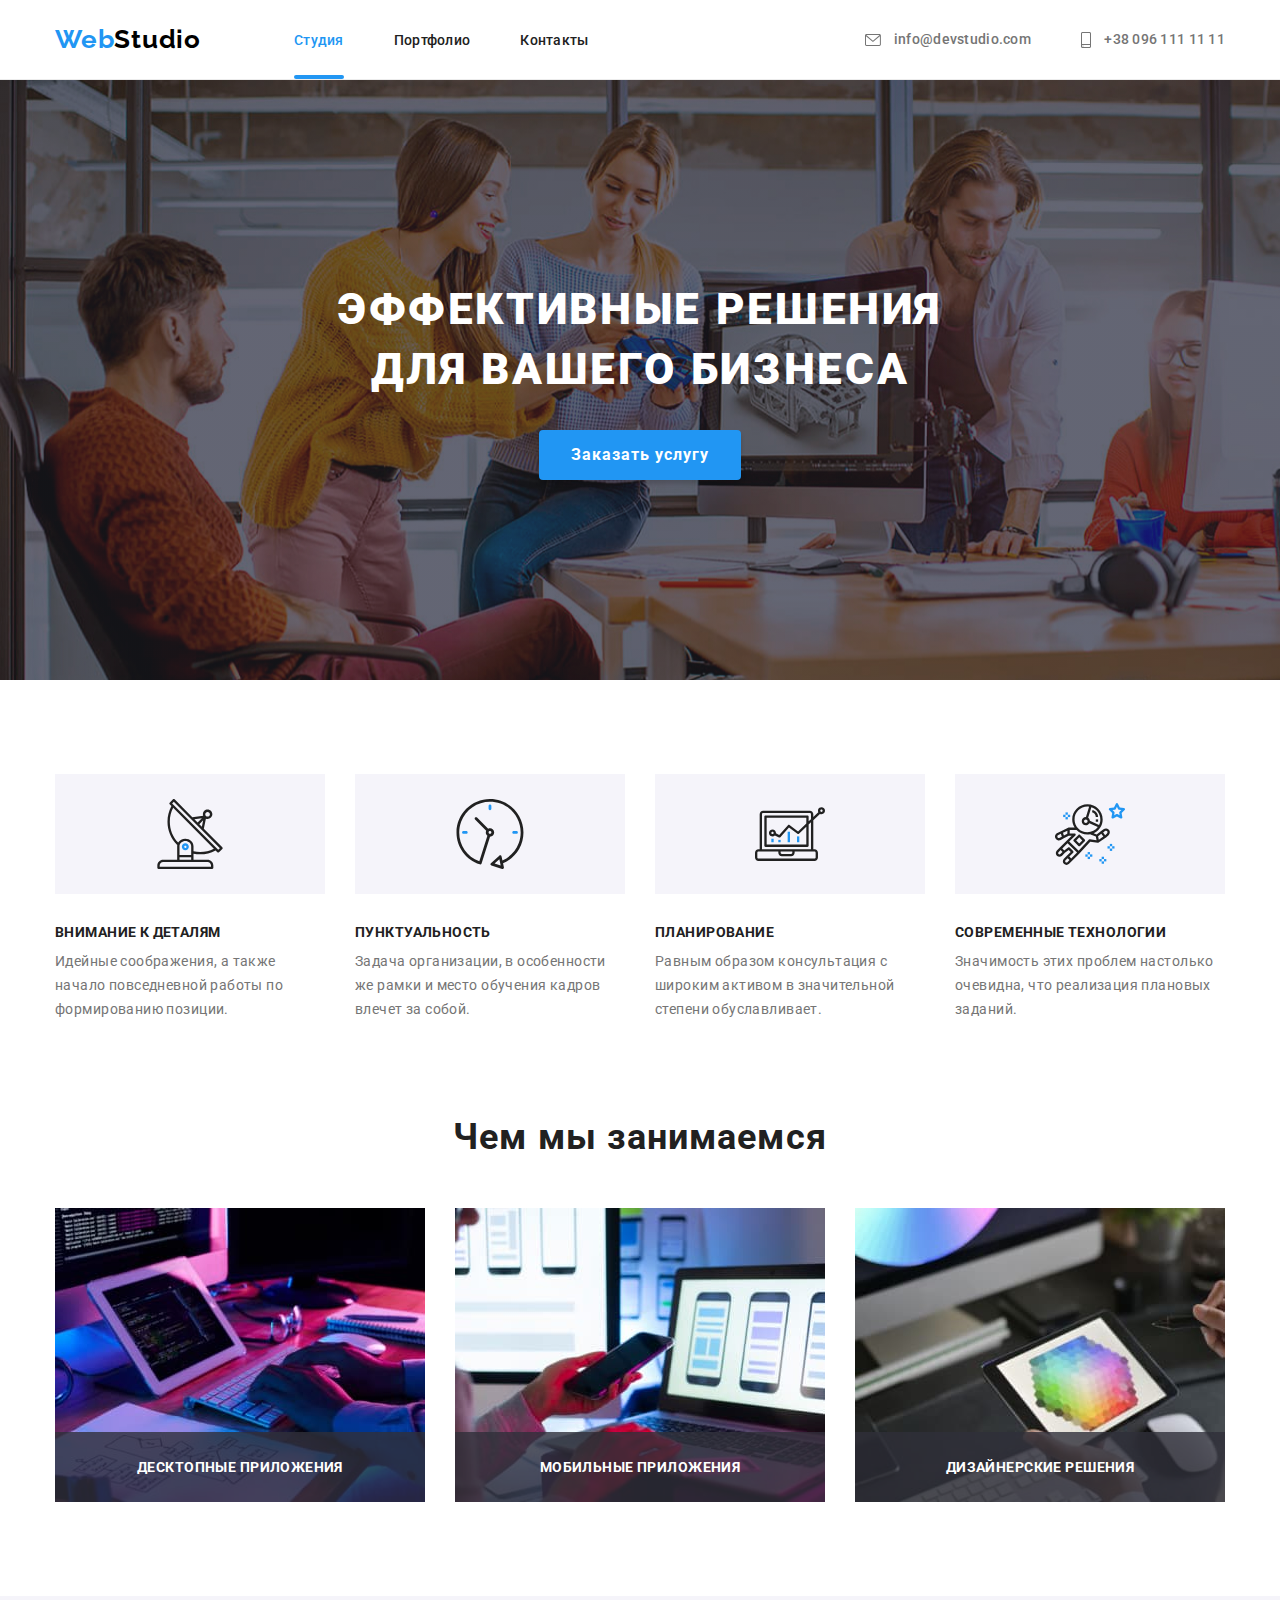
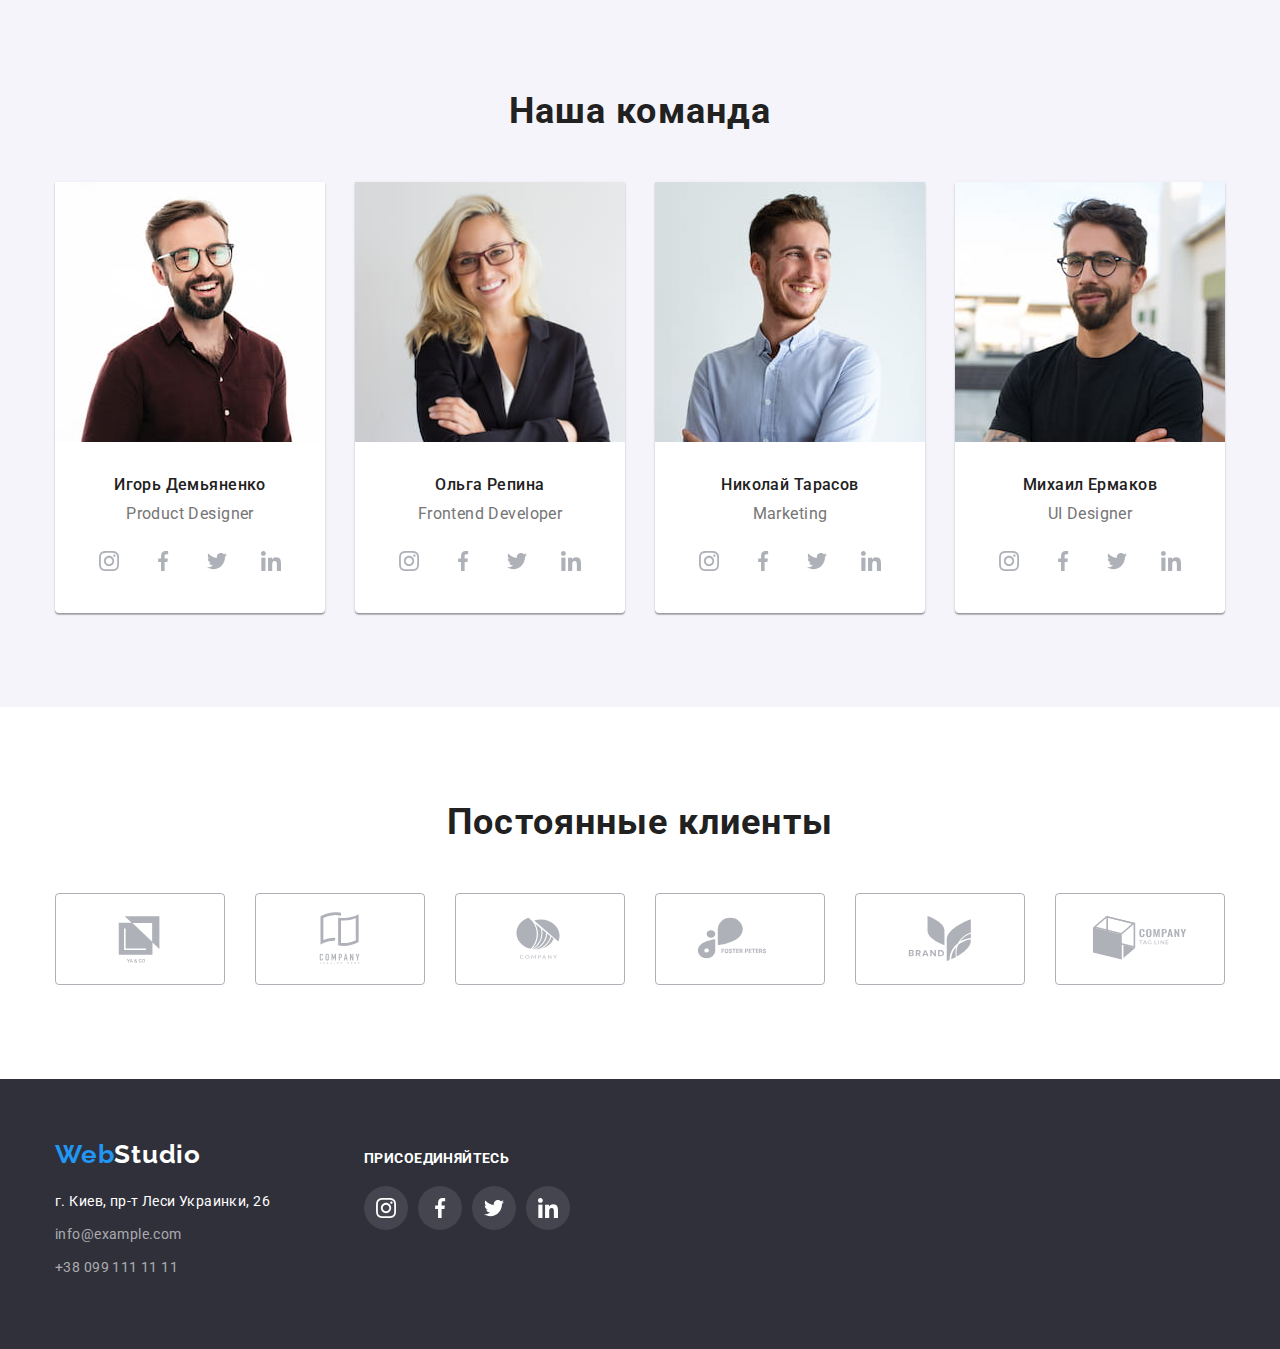
==== commit 69286934: "hw5-checked&fixed" ====
--- a/index.html
+++ b/index.html
@@ -9,7 +9,7 @@
         <link rel="preconnect" href="https://fonts.gstatic.com" crossorigin>
         <link href="https://fonts.googleapis.com/css2?family=Raleway:wght@700&family=Roboto:wght@400;500;700;900&display=swap"
             rel="stylesheet">
-    <link rel="stylesheet" href="modern-normalize.css">
+    <link rel="stylesheet" href="css/modern-normalize.css">
     <link rel="stylesheet" href="css/styles.css">
 </head>
 <body>
@@ -45,13 +45,15 @@
     </header>
     <main>
         <section class="hero">
-            <h1 class="hero-title">Эффективные решения для вашего бизнеса</h1>
-            <button type="button" class="hero-btn" data-modal-open>Заказать услугу</button>
+            <div class="container">
+                <h1 class="hero-title">Эффективные решения для вашего бизнеса</h1>
+                <button type="button" class="hero-btn" data-modal-open>Заказать услугу</button>
+            </div>
         </section>
         <section class="section section-modified">
-            <h2 class="hidden">Наши преимущества</h2>
-            <div class="container">
-               <ul class="pref">
+            <div class="container">
+                <h2 class="hidden">Наши преимущества</h2>
+                <ul class="pref">
                     <li class="pref-item">
                         <div class="icon-wrapper">
                             <svg width="70" height="70" class="pref-icon">
@@ -92,8 +94,8 @@
             </div>
         </section>
         <section class="section">
-            <h2 class="sect-title">Чем мы занимаемся</h2>
-            <div class="container">
+            <div class="container">
+                <h2 class="sect-title">Чем мы занимаемся</h2>
                 <ul class="works">
                     <li>
                         <div class="work-item">
@@ -117,8 +119,8 @@
             </div>
         </section>
         <section class="section special-bgc">
-            <h2 class="sect-title">Наша команда</h2>
-            <div class="container">
+            <div class="container">
+                <h2 class="sect-title">Наша команда</h2>
                 <ul class="team">
                     <li class="team-item">
                         <img src="images/igor-demianenko-1.jpg" alt="фото сотрудника" width="270" class="team-photo">
@@ -272,8 +274,8 @@
             </div>
         </section>
         <section class="section">
-            <h2 class="sect-title">Постоянные клиенты</h2>
-            <div class="container">
+            <div class="container">
+                <h2 class="sect-title">Постоянные клиенты</h2>
                 <ul class="customers">
                     <li class="customer-list">
                         <a href="#" class="customer-link">
@@ -371,7 +373,7 @@
     <div class="backdrop is-hidden" data-modal>
         <div class="modal">
             <button type="button" class="modal-close-button" data-modal-close>
-                <svg width="18" height="18" class="close-icon">
+                <svg width="11" height="11" class="close-icon">
                     <use href="./img-decor/sprite.svg#close-cross"></use>
                 </svg>
             </button>
--- a/css/styles.css
+++ b/css/styles.css
@@ -193,7 +193,7 @@
   line-height: 16px;
   letter-spacing: 0.03em;
   text-transform: uppercase;
-  padding-bottom: 10px;
+  margin-bottom: 10px;
   color: var(--main-color);
 }
 .pref-descript {
@@ -211,7 +211,7 @@
   text-align: center;
   letter-spacing: 0.03em;
   color: var(--main-color);
-  padding-bottom: 50px;
+  margin-bottom: 50px;
 }
 .works {
   display: flex;
@@ -268,7 +268,7 @@
   font-size: 16px;
   line-height: 19px;
   color: var(--main-color);
-  padding-bottom: 10px;
+  margin-bottom: 10px;
 }
 .team-position {
   font-size: 16px;
@@ -418,11 +418,9 @@
 .filter {
   display: flex;
   justify-content: center;
-  margin: 0 -8px 34px 0;
-  padding-bottom: 16px;
+  margin-bottom: 50px;
 }
 .filter-item {
-  flex-basis: calc(100% / 5 - 8px);
   margin-right: 8px;
   font-weight: 500;
   font-size: 16px;
@@ -433,7 +431,8 @@
   background: #f5f4fa;
   border-radius: 4px;
   transition: color 250ms cubic-bezier(0.4, 0, 0.2, 1),
-    background-color 250ms cubic-bezier(0.4, 0, 0.2, 1);
+    background-color 250ms cubic-bezier(0.4, 0, 0.2, 1),
+    box-shadow 250ms cubic-bezier(0.4, 0, 0.2, 1);
 }
 .filter-item:hover,
 .filter-item:focus {
@@ -455,18 +454,20 @@
   grid-column-gap: 30px;
   grid-row-gap: 30px; */
 }
-.projects-list:focus,
-.projects-list:hover {
-  box-shadow: 0px 1px 1px rgba(0, 0, 0, 0.12), 0px 4px 4px rgba(0, 0, 0, 0.06),
-    1px 4px 6px rgba(0, 0, 0, 0.16);
-}
-
 .projects-list {
   margin-left: 30px;
   margin-top: 30px;
   flex-basis: calc((100% - 90px) / 3);
   width: 370px;
+}
+.project-card {
+  display: block;
   transition: box-shadow 250ms cubic-bezier(0.4, 0, 0.2, 1);
+}
+.project-card:focus,
+.project-card:hover {
+  box-shadow: 0px 1px 1px rgba(0, 0, 0, 0.12), 0px 4px 4px rgba(0, 0, 0, 0.06),
+    1px 4px 6px rgba(0, 0, 0, 0.16);
 }
 .project-subscribe {
   border: 1px solid #eeeeee;
@@ -520,11 +521,16 @@
   height: 100vh;
   width: 100vw;
   background-color: rgba(0, 0, 0, 0.2);
+  opacity: 1;
+  /* transform: scale(100%); */
+  transition: opacity 250ms cubic-bezier(0.4, 0, 0.2, 1);
 }
 .backdrop.is-hidden {
   opacity: 0;
-  visibility: hidden;
+  /* visibility: hidden; */
   pointer-events: none;
+  /* transform: scale(0%); */
+  /* transition: opacity 250ms cubic-bezier(0.4, 0, 0.2, 1); */
 }
 .modal {
   height: 580px;
